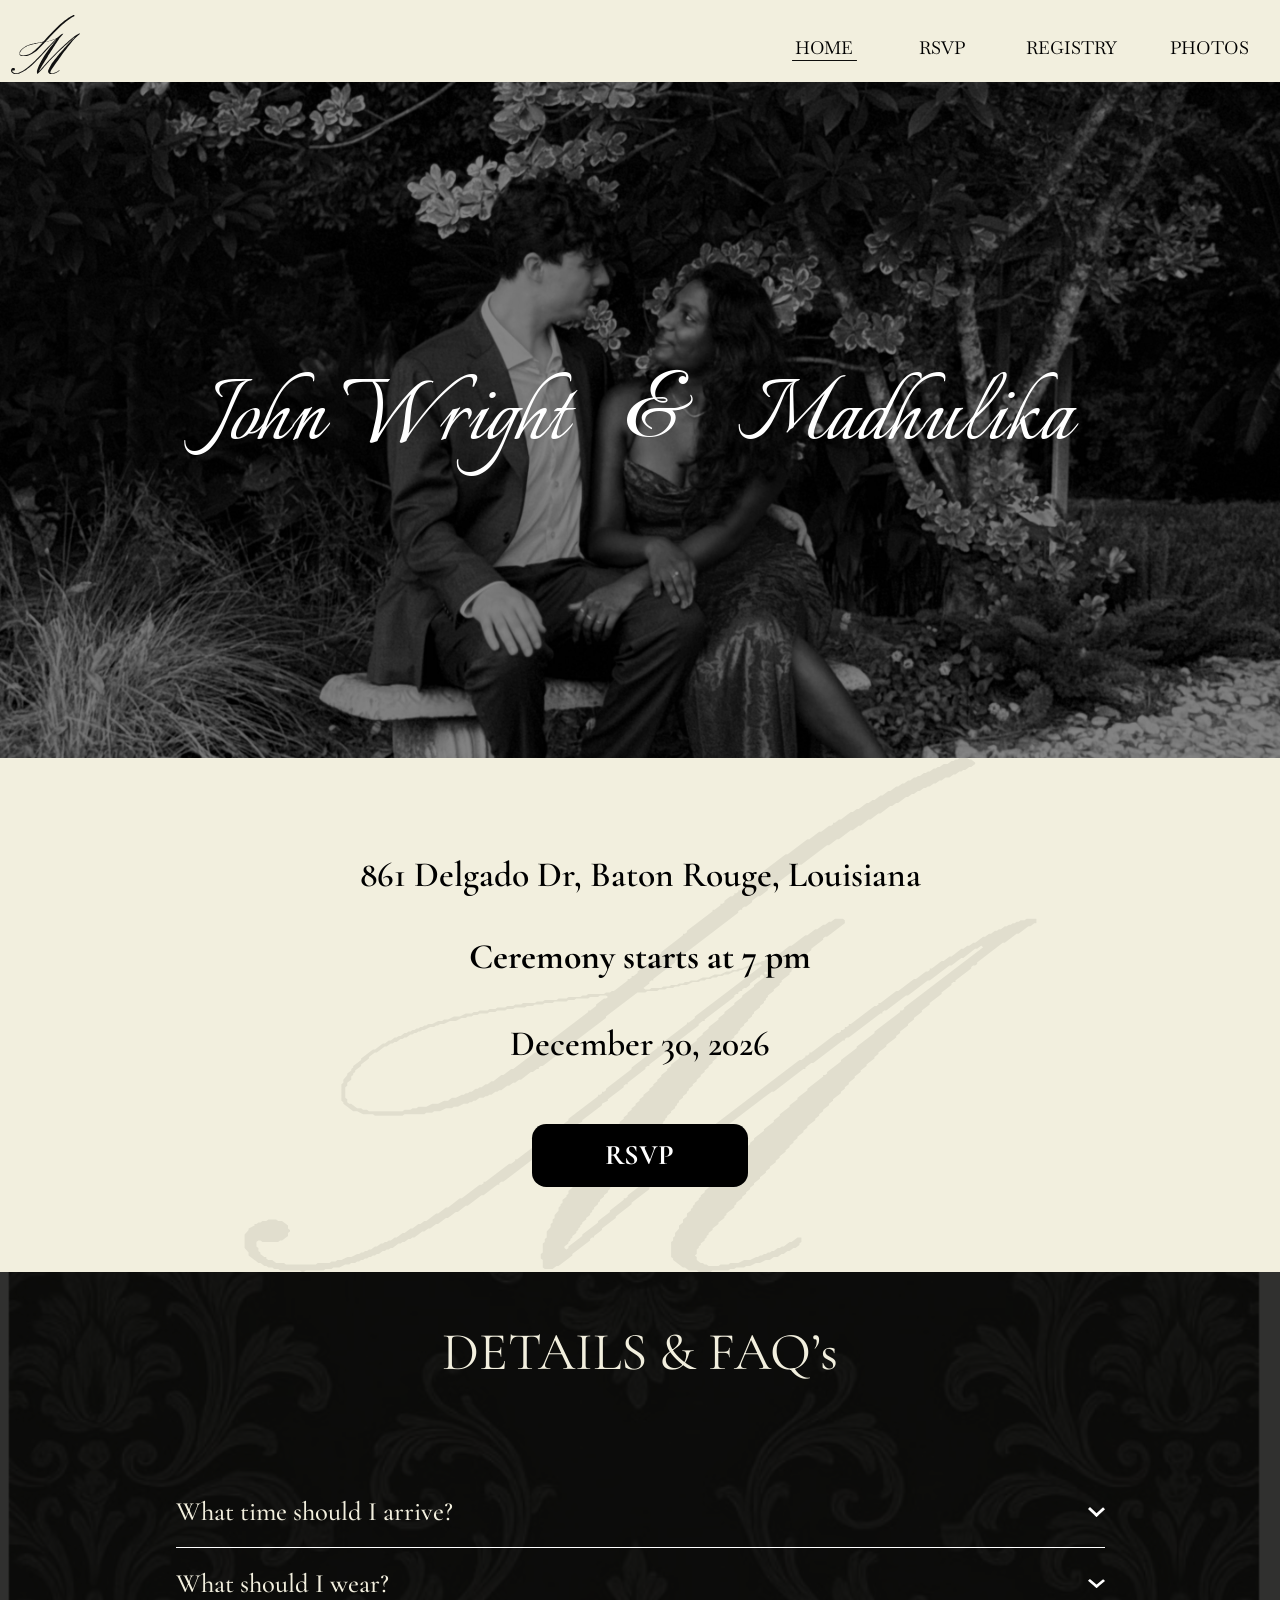
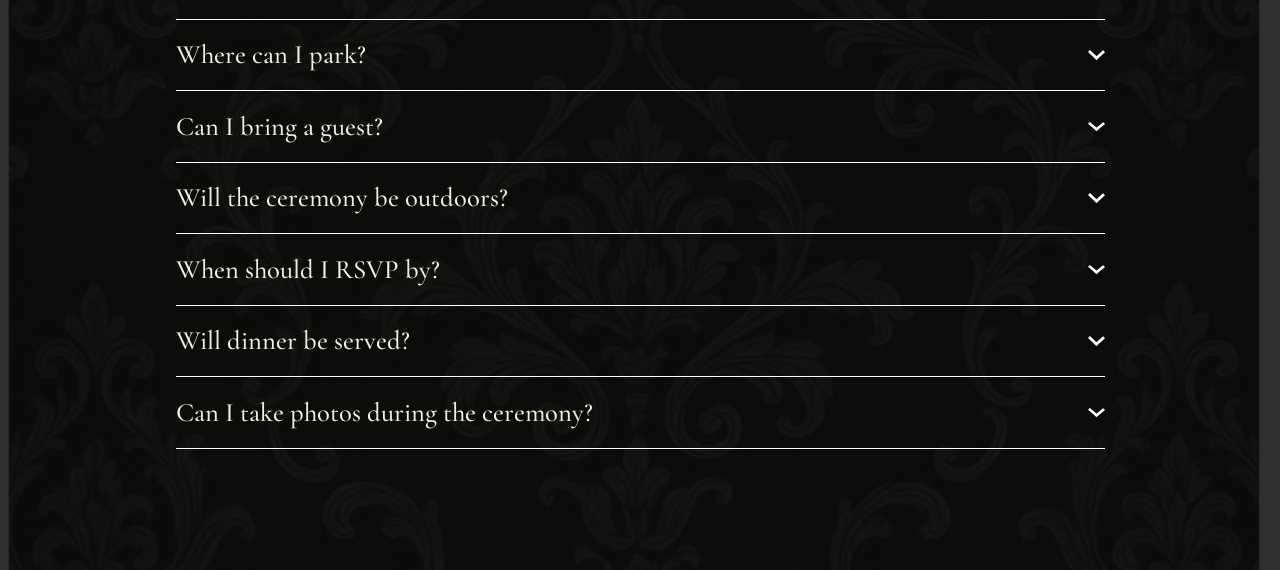
==== index.html @ 6e9d40c7 "Add the wedding site with a hamburger menu on phones. Co-authored-by: Cursor <cursoragent@cursor.com" ====
<!DOCTYPE html>
<html lang="en">
  <head>
    <meta charset="UTF-8" />
    <meta name="viewport" content="width=device-width, initial-scale=1" />
    <title>John Wright &amp; Madhulika</title>
    <link rel="preconnect" href="https://fonts.googleapis.com" />
    <link rel="preconnect" href="https://fonts.gstatic.com" crossorigin />
    <link
      href="https://fonts.googleapis.com/css2?family=Baskervville+SC&family=Cormorant+Garamond:wght@400;500;600;700&family=Great+Vibes&family=Italianno&display=swap"
      rel="stylesheet"
    />
    <link rel="stylesheet" href="styles.css" />
  </head>
  <body>
    <header class="site-header">
      <a class="logo-link" href="#top">
        <span class="logo">
          <img src="assets/logo.svg" alt="J and M monogram" width="414" height="354" />
        </span>
      </a>
      <button class="nav-toggle" type="button" aria-expanded="false" aria-controls="site-nav">
        <span class="sr-only">Menu</span>
        <span class="nav-toggle-icon" aria-hidden="true"></span>
      </button>
      <nav class="nav" id="site-nav" aria-label="Primary">
        <a class="nav-link is-active" href="#top" aria-current="page">
          HOME
          <img src="assets/nav-line.svg" alt="" width="73" height="1" />
        </a>
        <a class="nav-link" href="rsvp.html">
          RSVP
          <img src="assets/nav-line.svg" alt="" width="73" height="1" />
        </a>
        <a class="nav-link" href="registry.html">
          REGISTRY
          <img src="assets/nav-line.svg" alt="" width="73" height="1" />
        </a>
        <a class="nav-link" href="photos.html">
          PHOTOS
          <img src="assets/nav-line.svg" alt="" width="73" height="1" />
        </a>
      </nav>
    </header>

    <main id="top">
      <section class="hero" aria-label="John Wright and Madhulika">
        <div class="hero-photo">
          <img
            src="assets/hero.png"
            width="2880"
            height="2160"
            alt="John and Madhulika seated together in a garden"
          />
          <div class="hero-shade"></div>
        </div>
        <h1 class="names">
          <span class="name">John Wright</span>
          <span class="amp">&amp;</span>
          <span class="name">Madhulika</span>
        </h1>
      </section>

      <section class="details" aria-label="Wedding details">
        <img
          class="monogram"
          src="assets/monogram.svg"
          alt=""
          width="917"
          height="595"
        />
        <p class="place">861 Delgado Dr, Baton Rouge, Louisiana</p>
        <p class="time">Ceremony starts at 7 pm</p>
        <p class="date">December 30, 2026</p>
        <a class="rsvp-button" href="rsvp.html">RSVP</a>
      </section>

      <section class="faq" id="details" aria-labelledby="faq-title">
        <img class="faq-pattern" src="assets/pattern.png" alt="" />
        <div class="faq-inner">
          <h2 id="faq-title">DETAILS &amp; FAQ’s</h2>
          <div class="faq-list" id="faq-list"></div>
        </div>
      </section>
    </main>

    <script src="script.js?v=4"></script>
  </body>
</html>
---- styles.css ----
:root {
  --cream: #f2efde;
  --ink: #000000;
  --ivory: #f2efde;
  --name-size: clamp(1.15rem, 8.33cqi, 7.5rem);
  --detail-size: clamp(1.35rem, 2.78vw, 2.5rem);
  --faq-title-size: clamp(2rem, 4.17vw, 3.75rem);
}

* {
  box-sizing: border-box;
}

html {
  scroll-behavior: smooth;
}

body {
  margin: 0;
  background: var(--cream);
  color: var(--ink);
}

img {
  border: 0;
}

.site-header {
  position: relative;
  z-index: 5;
  width: min(1440px, 100%);
  min-height: clamp(4rem, 5.76vw, 5.2rem);
  margin: 0 auto;
  padding: clamp(0.6rem, 1.1vw, 1rem) clamp(1rem, 2.43vw, 2.2rem) 0.4rem clamp(0.6rem, 0.7vw, 0.65rem);
  display: flex;
  align-items: center;
  justify-content: space-between;
  gap: clamp(0.75rem, 2vw, 2rem);
  background: var(--cream);
}

.logo-link {
  display: block;
  line-height: 0;
  flex: none;
}

.logo {
  display: block;
  width: clamp(2.35rem, 5.6vw, 4.85rem);
}

.logo img {
  display: block;
  width: 100%;
  height: auto;
}

.nav {
  display: flex;
  align-items: flex-start;
  justify-content: flex-end;
  flex: none;
  flex-wrap: nowrap;
  gap: clamp(0.85rem, 4.1vw, 3.7rem);
  margin-top: clamp(0.15rem, 0.6vw, 0.45rem);
}

.nav-link {
  display: flex;
  flex-direction: column;
  align-items: center;
  gap: 1px;
  color: var(--ink);
  text-decoration: none;
  font-family: "Baskervville SC", "Palatino Linotype", Palatino, serif;
  font-size: clamp(0.75rem, 1.39vw, 1.25rem);
  font-weight: 400;
  line-height: normal;
  letter-spacing: 0;
  white-space: nowrap;
}

.nav-link img {
  width: 3.65em;
  height: 1px;
  display: block;
  transform: scaleX(0);
  transform-origin: center;
  transition: transform 0.45s ease;
}

.nav-link:hover img,
.nav-link:focus-visible img {
  transform: scaleX(1);
}

.nav-link.is-active img,
.nav-link.is-active:hover img,
.nav-link.is-active:focus-visible img {
  transform: scaleX(1);
  transition: none;
}

.nav-toggle {
  display: none;
  width: clamp(2.25rem, 6vw, 2.75rem);
  height: clamp(2.25rem, 6vw, 2.75rem);
  margin-left: auto;
  padding: 0;
  border: 0;
  background: transparent;
  cursor: pointer;
  align-items: center;
  justify-content: center;
}

.nav-toggle-icon,
.nav-toggle-icon::before,
.nav-toggle-icon::after {
  display: block;
  width: 1.35rem;
  height: 1px;
  background: var(--ink);
  position: relative;
}

.nav-toggle-icon::before,
.nav-toggle-icon::after {
  content: "";
  position: absolute;
  left: 0;
}

.nav-toggle-icon::before {
  top: -0.42rem;
}

.nav-toggle-icon::after {
  top: 0.42rem;
}

.nav-toggle[aria-expanded="true"] .nav-toggle-icon {
  background: transparent;
}

.nav-toggle[aria-expanded="true"] .nav-toggle-icon::before {
  top: 0;
  transform: rotate(45deg);
}

.nav-toggle[aria-expanded="true"] .nav-toggle-icon::after {
  top: 0;
  transform: rotate(-45deg);
}

.sr-only {
  position: absolute;
  width: 1px;
  height: 1px;
  padding: 0;
  margin: -1px;
  overflow: hidden;
  clip: rect(0, 0, 0, 0);
  white-space: nowrap;
  border: 0;
}

.hero {
  container-type: inline-size;
  position: relative;
  height: clamp(26rem, 52.85vw, 47.56rem);
  color: #fff;
}

.hero-photo {
  position: absolute;
  inset: 0;
  overflow: hidden;
}

.hero-photo img {
  position: absolute;
  inset: 0;
  width: 100%;
  height: 100%;
  object-fit: cover;
  object-position: center 46%;
}

.hero-shade {
  position: absolute;
  inset: 0;
  background: rgba(0, 0, 0, 0.48);
}

.names {
  position: relative;
  z-index: 1;
  height: 100%;
  margin: 0;
  padding: 0 4vw;
  display: flex;
  align-items: center;
  align-content: center;
  justify-content: center;
  flex-wrap: nowrap;
  column-gap: 0.55em;
  row-gap: 0;
  font-family: Italianno, "Segoe Script", cursive;
  font-size: clamp(1.15rem, 8.33vw, 7.5rem);
  font-size: clamp(1.15rem, 8.33cqi, 7.5rem);
  font-weight: 400;
  line-height: 1.05;
  font-style: normal;
  text-align: center;
}

.name {
  white-space: nowrap;
}

.amp {
  font-family: "Great Vibes", "Segoe Script", cursive;
  font-size: 0.833em;
  font-weight: 400;
  line-height: 1;
  position: relative;
  top: -0.08em;
}

.details {
  position: relative;
  overflow: hidden;
  text-align: center;
  font-size: var(--detail-size);
  padding: 2.7em 6vw 2.4em;
  background: var(--cream);
}

.monogram {
  position: absolute;
  left: 0;
  right: 0;
  top: 0;
  bottom: 0;
  width: min(917px, 92vw);
  height: auto;
  max-height: 100%;
  margin: auto;
  pointer-events: none;
  user-select: none;
}

.place,
.time,
.date {
  position: relative;
  z-index: 1;
  margin: 0 auto 1.1em;
  max-width: 18em;
  font-family: "Cormorant Garamond", Palatino, "Palatino Linotype", serif;
  font-size: 1em;
  line-height: 1.2;
  color: var(--ink);
}

.place,
.date {
  font-weight: 600;
}

.time {
  font-weight: 700;
  margin-bottom: 1.25em;
}

.date {
  margin-bottom: 0;
}

.rsvp-button {
  position: relative;
  z-index: 1;
  display: inline-flex;
  align-items: center;
  justify-content: center;
  width: 7.6em;
  height: 2.22em;
  margin-top: 2.03em;
  border-radius: 0.5em;
  background: #000;
  color: #fff;
  text-decoration: none;
  font-family: "Cormorant Garamond", Palatino, serif;
  font-size: clamp(1.25rem, 2.22vw, 2rem);
  font-weight: 700;
  line-height: 1;
}

.faq {
  position: relative;
  overflow: hidden;
  background: rgba(0, 0, 0, 0.95);
  color: var(--ivory);
}

.faq-pattern {
  position: absolute;
  inset: 0;
  width: 100%;
  height: 100%;
  object-fit: cover;
  opacity: 0.15;
  pointer-events: none;
}

.faq-inner {
  position: relative;
  z-index: 1;
  width: min(1440px, 100%);
  margin: 0 auto;
  padding: 0 clamp(1.25rem, 4vw, 2.5rem) clamp(4rem, 9.5vw, 8.56rem);
}

.faq h2 {
  margin: 0 auto 1.75em;
  padding-top: 0.93em;
  max-width: 12em;
  text-align: center;
  font-family: "Cormorant Garamond", Palatino, serif;
  font-size: var(--faq-title-size);
  font-weight: 400;
  line-height: 1.15;
  color: var(--ivory);
}

.faq-list {
  width: min(929px, 100%);
  margin: 0 auto;
}

.faq-item {
  border-bottom: 1px solid #fff;
}

.faq-question {
  width: 100%;
  display: flex;
  align-items: center;
  justify-content: space-between;
  gap: 1rem;
  padding: 0.7em 0;
  border: 0;
  background: transparent;
  color: var(--ivory);
  text-align: left;
  cursor: pointer;
  font-family: "Cormorant Garamond", Palatino, serif;
  font-size: clamp(1.15rem, 2.08vw, 1.875rem);
  font-weight: 500;
  line-height: 1.25;
}

.faq-question:focus-visible,
.nav-link:focus-visible,
.rsvp-button:focus-visible,
.logo-link:focus-visible,
.rsvp-input:focus-visible,
.step:focus-visible,
.rsvp-submit:focus-visible,
.registry-button:focus-visible,
.thanks-note a:focus-visible {
  outline: 2px solid currentColor;
  outline-offset: 4px;
}

.chevron {
  width: 0.63em;
  height: 0.36em;
  flex: none;
}

.faq-answer {
  display: none;
  max-width: 38em;
  margin: 0 0 0.75em;
  padding: 0;
  font-family: "Cormorant Garamond", Palatino, serif;
  font-size: clamp(1rem, 1.67vw, 1.5rem);
  font-weight: 400;
  line-height: 1.35;
  color: var(--ivory);
}

.faq-item.is-open .faq-question {
  padding-bottom: 0.2em;
}

.faq-item.is-open .faq-answer {
  display: block;
}

.site-header.is-compact .nav-toggle {
  display: inline-flex;
}

.site-header.is-compact .nav {
  display: none;
  position: absolute;
  top: 100%;
  right: 0;
  left: 0;
  z-index: 5;
  flex: none;
  flex-direction: column;
  align-items: flex-end;
  gap: 1rem;
  margin: 0;
  padding: 0.35rem 1.5rem 1.35rem;
  background: var(--cream);
}

.site-header.is-compact .nav.is-open {
  display: flex;
}

.site-header.is-compact .nav-link {
  font-size: clamp(1rem, 4.2vw, 1.25rem);
}

.page-rsvp,
.page-photos,
.page-registry {
  min-height: 100vh;
  background-color: #050505;
  background-image: url("assets/pattern.png");
  background-repeat: no-repeat;
  background-position: center top;
  background-size: cover;
}

.page-rsvp .site-header,
.page-photos .site-header,
.page-registry .site-header {
  width: 100%;
  z-index: 5;
}

.rsvp-main {
  padding: clamp(1.35rem, 3.5vw, 3.25rem) clamp(0.85rem, 3vw, 2rem) clamp(2rem, 5vw, 4rem);
}

.rsvp-card {
  width: min(980px, 100%);
  margin: 0 auto;
  padding: clamp(2rem, 4.5vw, 3.4rem) clamp(1.15rem, 5vw, 4.25rem) clamp(2.1rem, 4.5vw, 3.2rem);
  border-radius: clamp(1rem, 2vw, 1.6rem);
  background: var(--cream);
  color: var(--ink);
}

.rsvp-card h1 {
  margin: 0;
  text-align: center;
  font-family: "Cormorant Garamond", Palatino, "Palatino Linotype", serif;
  font-size: clamp(2.7rem, 4.6vw, 3.55rem);
  font-weight: 500;
  line-height: 1;
  letter-spacing: 0.045em;
}

.rsvp-lead {
  max-width: 40rem;
  margin: 1.15rem auto 0;
  text-align: center;
  font-family: "Cormorant Garamond", Palatino, "Palatino Linotype", serif;
  font-size: clamp(1.05rem, 1.5vw, 1.22rem);
  font-weight: 400;
  line-height: 1.45;
}

.rsvp-lead strong {
  font-weight: 700;
}

.rsvp-form {
  width: min(34rem, 100%);
  margin: clamp(1.6rem, 3vw, 2.15rem) auto 0;
}

.rsvp-field {
  margin: 0 0 1.25rem;
  padding: 0;
  border: 0;
  min-inline-size: 0;
}

.rsvp-field label,
.rsvp-field legend {
  display: block;
  padding: 0;
  margin: 0 0 0.4rem;
  font-family: "Cormorant Garamond", Palatino, "Palatino Linotype", serif;
  font-size: clamp(1.12rem, 1.65vw, 1.32rem);
  font-weight: 500;
  line-height: 1.3;
}

.rsvp-input {
  display: block;
  width: 100%;
  height: 2.55rem;
  margin: 0;
  padding: 0 1.05rem;
  border: 1px solid #111;
  border-radius: 999px;
  background: transparent;
  color: var(--ink);
  font-family: "Cormorant Garamond", Palatino, "Palatino Linotype", serif;
  font-size: 1.15rem;
}

.choice {
  position: relative;
  display: flex;
  align-items: center;
  gap: 0.7rem;
  width: fit-content;
  margin: 0.28rem 0;
  cursor: pointer;
  font-family: "Cormorant Garamond", Palatino, "Palatino Linotype", serif;
  font-size: clamp(1.12rem, 1.65vw, 1.32rem);
  font-weight: 400;
  line-height: 1.3;
}

.choice input {
  position: absolute;
  opacity: 0;
  width: 1px;
  height: 1px;
}

.diamond {
  position: relative;
  display: inline-block;
  width: 0.68rem;
  height: 0.68rem;
  flex: none;
  border: 1px solid #111;
  transform: rotate(45deg);
}

.choice input:checked + .diamond::after {
  content: "";
  position: absolute;
  inset: 2px;
  background: #111;
}

.choice input:focus-visible + .diamond {
  outline: 2px solid currentColor;
  outline-offset: 4px;
}

.guest-hint {
  margin: -0.1rem 0 0;
  font-family: "Cormorant Garamond", Palatino, "Palatino Linotype", serif;
  font-size: clamp(0.78rem, 1.05vw, 0.92rem);
  font-style: italic;
  font-weight: 400;
  line-height: 1.35;
}

.stepper {
  display: flex;
  align-items: center;
  gap: 0.7rem;
  margin-top: 0.7rem;
}

.step {
  display: inline-flex;
  align-items: center;
  justify-content: center;
  width: 1.75rem;
  height: 2.25rem;
  padding: 0;
  border: 0;
  background: transparent;
  color: var(--ink);
  cursor: pointer;
  font-family: "Cormorant Garamond", Palatino, "Palatino Linotype", serif;
  font-size: 1.55rem;
  line-height: 1;
}

.guest-count {
  width: 4.35rem;
  height: 2.15rem;
  padding: 0 0.4rem;
  text-align: center;
  font-size: 1.15rem;
}

.guest-count::-webkit-outer-spin-button,
.guest-count::-webkit-inner-spin-button {
  -webkit-appearance: none;
  margin: 0;
}

.guest-field.is-disabled {
  opacity: 0.4;
}

.field-error,
.form-status {
  margin: 0.4rem 0 0;
  font-family: "Cormorant Garamond", Palatino, "Palatino Linotype", serif;
  font-size: 1rem;
  font-style: italic;
  line-height: 1.3;
  color: #6e2424;
}

.field-error:empty,
.form-status:empty {
  display: none;
}

.form-status {
  text-align: center;
}

.rsvp-submit {
  display: flex;
  align-items: center;
  justify-content: center;
  width: min(16.75rem, 100%);
  height: 2.7rem;
  margin: 1.65rem auto 0;
  padding: 0 1.5rem;
  border: 0;
  border-radius: 999px;
  background: #000;
  color: #fff;
  cursor: pointer;
  font-family: "Cormorant Garamond", Palatino, "Palatino Linotype", serif;
  font-size: 1.02rem;
  font-weight: 600;
  letter-spacing: 0.16em;
  line-height: 1;
}

.rsvp-submit:hover {
  background: #1a1a1a;
}

.rsvp-submit:disabled {
  cursor: wait;
  opacity: 0.65;
}

.rsvp-thanks {
  width: min(36rem, 100%);
  margin: 1.25rem auto 0.85rem;
  text-align: center;
}

.rsvp-thanks a {
  display: inline-block;
  margin-top: 0.55rem;
  color: inherit;
}

.thanks-script {
  margin: 0.1rem 0 0.15rem;
  font-family: Italianno, "Segoe Script", cursive;
  font-size: clamp(4.4rem, 8vw, 6.25rem);
  font-weight: 400;
  line-height: 1.05;
  font-style: normal;
  color: var(--ink);
}

.thanks-detail {
  margin: 0.15rem 0 0;
  font-family: "Cormorant Garamond", Palatino, "Palatino Linotype", serif;
  font-size: clamp(1.3rem, 2.1vw, 1.65rem);
  font-weight: 500;
  line-height: 1.35;
}

.thanks-note {
  max-width: 28rem;
  margin: 0.45rem auto 0;
  font-family: "Cormorant Garamond", Palatino, "Palatino Linotype", serif;
  font-size: clamp(1.05rem, 1.55vw, 1.22rem);
  font-weight: 400;
  line-height: 1.45;
}

.thanks-note a {
  color: inherit;
}

.rsvp-hp {
  position: absolute;
  left: -10000px;
  width: 1px;
  height: 1px;
  overflow: hidden;
}

.photos-card {
  width: min(1080px, 100%);
}

.photos-card .rsvp-lead {
  max-width: 32rem;
}

.photo-add {
  display: flex;
  justify-content: center;
  margin-top: 1.2rem;
}

.photo-add-button {
  position: relative;
  display: inline-flex;
  align-items: center;
  justify-content: center;
  min-height: 2.35rem;
  padding: 0.55rem 1.35rem;
  border-radius: 999px;
  background: #000;
  color: #fff;
  cursor: pointer;
  font-family: "Cormorant Garamond", Palatino, "Palatino Linotype", serif;
  font-size: 0.92rem;
  font-weight: 600;
  letter-spacing: 0.14em;
  line-height: 1;
}

.photo-add-button:hover {
  background: #1a1a1a;
}

.photo-add-button input {
  position: absolute;
  width: 1px;
  height: 1px;
  padding: 0;
  margin: -1px;
  overflow: hidden;
  clip: rect(0, 0, 0, 0);
  white-space: nowrap;
  border: 0;
}

.photo-add-button:focus-within {
  outline: 2px solid #111;
  outline-offset: 4px;
}

.photo-add-button.is-busy {
  opacity: 0.65;
  cursor: wait;
}

.photo-status,
.photo-empty {
  margin: 0.85rem auto 0;
  text-align: center;
  font-family: "Cormorant Garamond", Palatino, "Palatino Linotype", serif;
  font-size: clamp(1rem, 1.35vw, 1.12rem);
  font-style: italic;
  font-weight: 400;
  line-height: 1.4;
}

.photo-status:empty {
  display: none;
}

.photo-status.is-error {
  color: #6e2424;
}

.photo-empty {
  max-width: 24rem;
  margin-top: 1.55rem;
  padding-top: 1.55rem;
  border-top: 1px solid rgba(17, 17, 17, 0.16);
}

.photo-grid {
  display: grid;
  grid-template-columns: repeat(3, 1fr);
  gap: 0.55rem;
  margin-top: 1.55rem;
  padding-top: 1.55rem;
  border-top: 1px solid rgba(17, 17, 17, 0.16);
}

.photo-grid[hidden] {
  display: none;
}

.shot {
  margin: 0;
  overflow: hidden;
  border-radius: 0.35rem;
  background: #e7e2d2;
}

.shot-open {
  display: block;
  width: 100%;
  padding: 0;
  border: 0;
  background: transparent;
  cursor: pointer;
}

.shot img,
.shot-open img {
  display: block;
  width: 100%;
  aspect-ratio: 4 / 5;
  object-fit: cover;
}

.shot-remove {
  display: block;
  width: 100%;
  padding: 0.5rem 0.4rem 0.6rem;
  border: 0;
  border-top: 1px solid rgba(17, 17, 17, 0.16);
  background: var(--cream);
  color: var(--ink);
  cursor: pointer;
  font-family: "Cormorant Garamond", Palatino, "Palatino Linotype", serif;
  font-size: 0.92rem;
  font-weight: 600;
  letter-spacing: 0.12em;
  line-height: 1;
}

.shot-remove:hover {
  background: #e7e2d0;
}

.photo-view {
  width: min(52rem, calc(100vw - 2rem));
  padding: 0;
  border: 0;
  background: transparent;
  overflow: visible;
}

.photo-view::backdrop {
  background: rgba(5, 5, 5, 0.88);
}

.photo-view img {
  display: block;
  width: 100%;
  max-height: 78vh;
  object-fit: contain;
  border-radius: 0.4rem;
  background: #111;
}

.photo-view-actions {
  display: flex;
  justify-content: center;
  flex-wrap: wrap;
  gap: 0.75rem;
  margin-top: 0.9rem;
}

.photo-save,
.photo-view-close {
  display: inline-flex;
  align-items: center;
  justify-content: center;
  min-height: 2.35rem;
  padding: 0.55rem 1.25rem;
  border-radius: 999px;
  cursor: pointer;
  font-family: "Cormorant Garamond", Palatino, "Palatino Linotype", serif;
  font-size: 0.92rem;
  font-weight: 600;
  letter-spacing: 0.14em;
  line-height: 1;
}

.photo-save {
  border: 0;
  background: #fff;
  color: #111;
}

.photo-view-close {
  border: 1px solid #fff;
  background: transparent;
  color: #fff;
}

.shot-open:focus-visible,
.shot-remove:focus-visible,
.photo-save:focus-visible,
.photo-view-close:focus-visible {
  outline: 2px solid currentColor;
  outline-offset: 4px;
}

.registry-button {
  display: flex;
  align-items: center;
  justify-content: center;
  width: min(22rem, 100%);
  min-height: 2.7rem;
  margin: clamp(1.5rem, 3vw, 1.85rem) auto 0;
  padding: 0.75rem 1.5rem;
  border-radius: 999px;
  background: #000;
  color: #fff;
  text-align: center;
  text-decoration: none;
  font-family: "Cormorant Garamond", Palatino, "Palatino Linotype", serif;
  font-size: 1.02rem;
  font-weight: 600;
  letter-spacing: 0.14em;
  line-height: 1.2;
}

.registry-button:hover {
  background: #1a1a1a;
}

.registry-note {
  margin: 0.9rem 0 0;
  text-align: center;
  font-family: "Cormorant Garamond", Palatino, "Palatino Linotype", serif;
  font-size: clamp(0.95rem, 1.3vw, 1.05rem);
  font-style: italic;
  line-height: 1.4;
}

@media (max-width: 520px) {
  .registry-button {
    letter-spacing: 0.08em;
  }
}

@media (max-width: 800px) {
  .photo-grid {
    grid-template-columns: 1fr 1fr;
  }

  .site-header .nav-toggle {
    display: inline-flex;
  }

  .site-header .nav {
    display: none;
    position: absolute;
    top: 100%;
    right: 0;
    left: 0;
    z-index: 5;
    flex: none;
    flex-direction: column;
    align-items: flex-end;
    gap: 1rem;
    margin: 0;
    padding: 0.35rem 1.5rem 1.35rem;
    background: var(--cream);
  }

  .site-header .nav.is-open {
    display: flex;
  }

  .site-header .nav-link {
    font-size: clamp(1rem, 4.2vw, 1.25rem);
  }
}
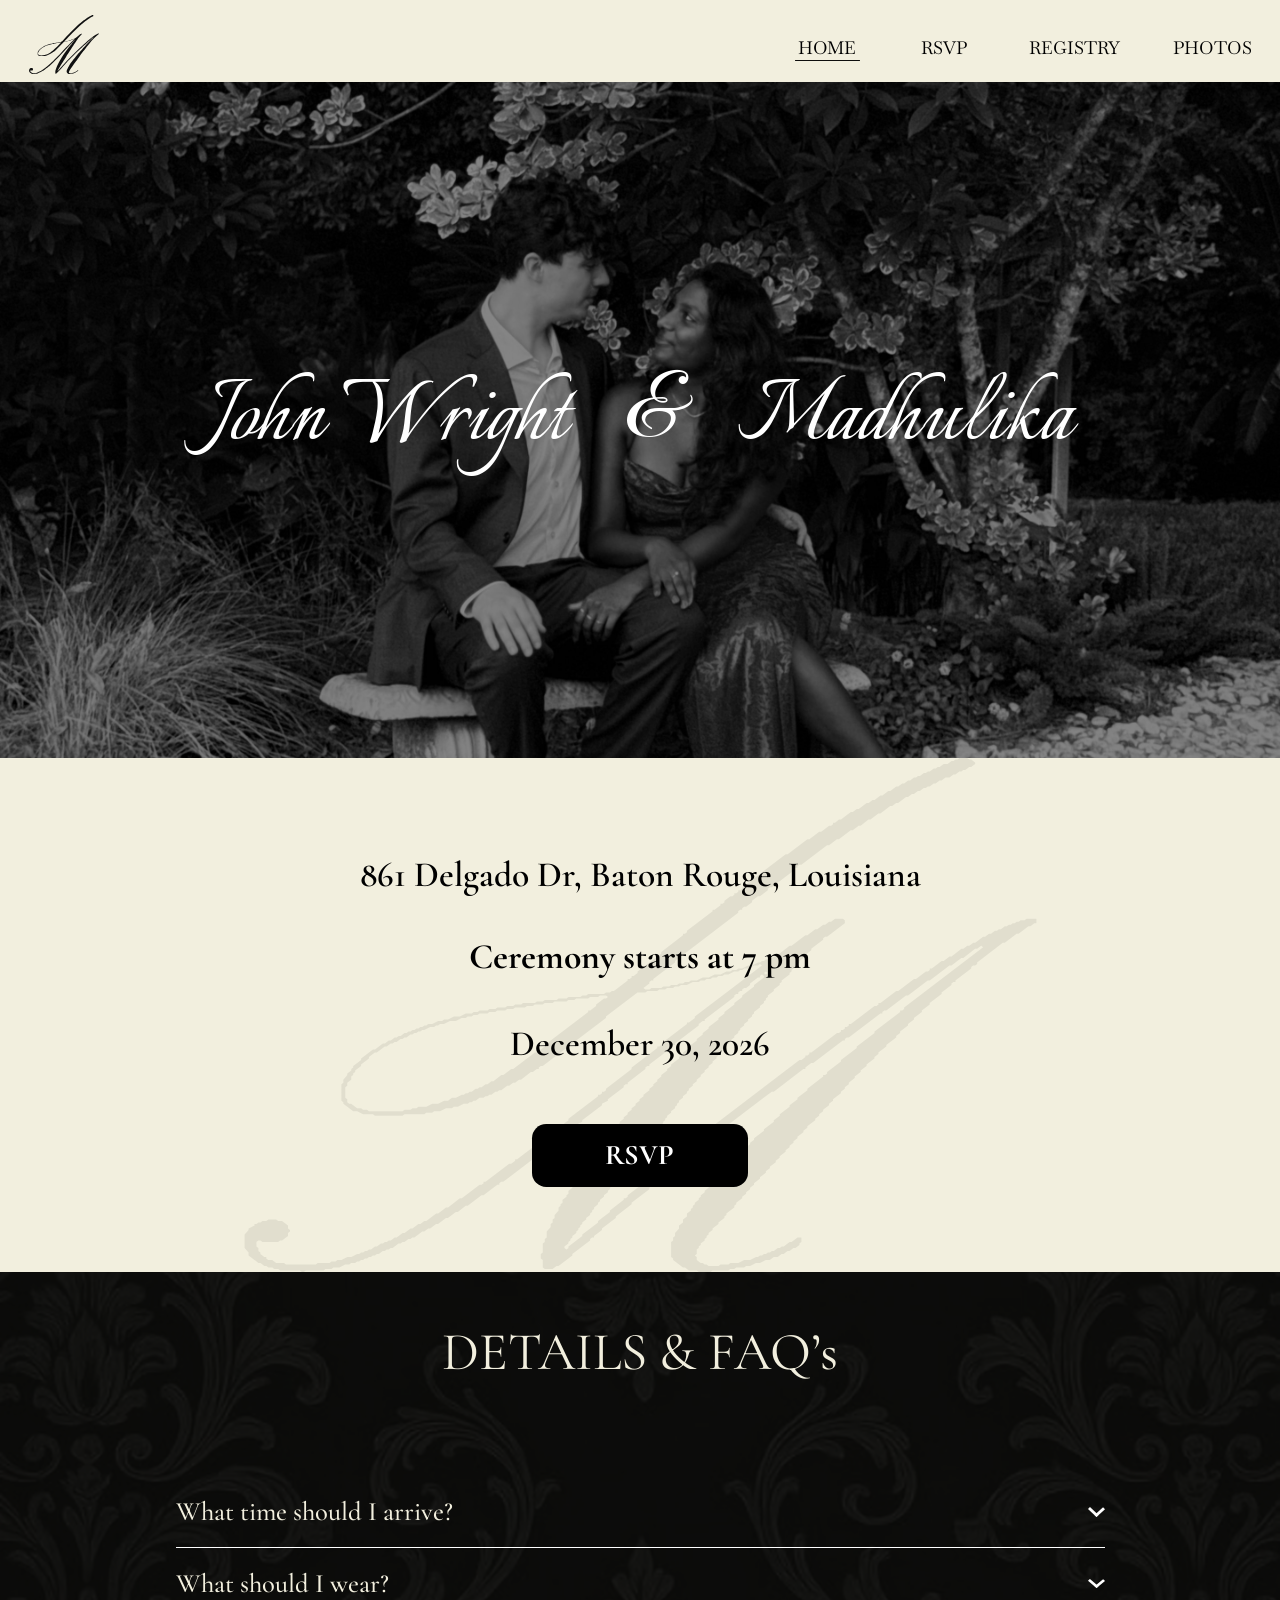
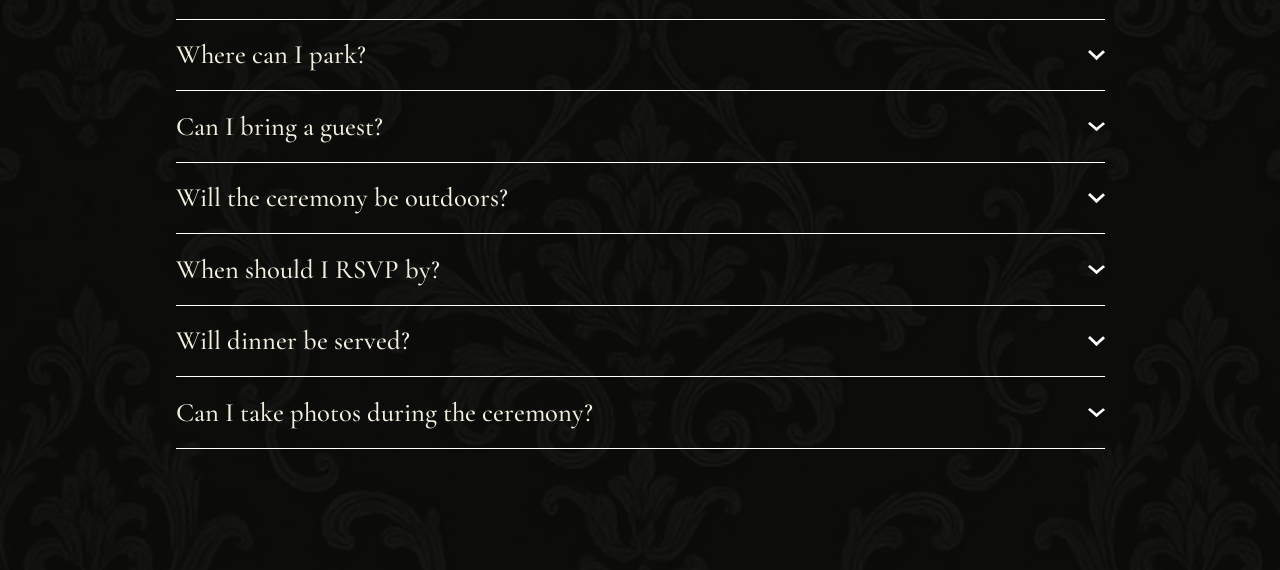
==== commit e39d4874: "Keep the header at the screen edges and sharpen the damask background. Co-authored-by: Cursor <curso" ====
--- a/index.html
+++ b/index.html
@@ -76,7 +76,7 @@
       </section>
 
       <section class="faq" id="details" aria-labelledby="faq-title">
-        <img class="faq-pattern" src="assets/pattern.png" alt="" />
+        <img class="faq-pattern" src="assets/pattern.webp" alt="" />
         <div class="faq-inner">
           <h2 id="faq-title">DETAILS &amp; FAQ’s</h2>
           <div class="faq-list" id="faq-list"></div>
--- a/styles.css
+++ b/styles.css
@@ -28,10 +28,10 @@
 .site-header {
   position: relative;
   z-index: 5;
-  width: min(1440px, 100%);
+  width: 100%;
   min-height: clamp(4rem, 5.76vw, 5.2rem);
-  margin: 0 auto;
-  padding: clamp(0.6rem, 1.1vw, 1rem) clamp(1rem, 2.43vw, 2.2rem) 0.4rem clamp(0.6rem, 0.7vw, 0.65rem);
+  margin: 0;
+  padding: clamp(0.6rem, 1.1vw, 1rem) clamp(1.25rem, 2.2vw, 2.5rem) 0.4rem;
   display: flex;
   align-items: center;
   justify-content: space-between;
@@ -434,7 +434,7 @@
 .page-registry {
   min-height: 100vh;
   background-color: #050505;
-  background-image: url("assets/pattern.png");
+  background-image: url("assets/pattern.webp");
   background-repeat: no-repeat;
   background-position: center top;
   background-size: cover;
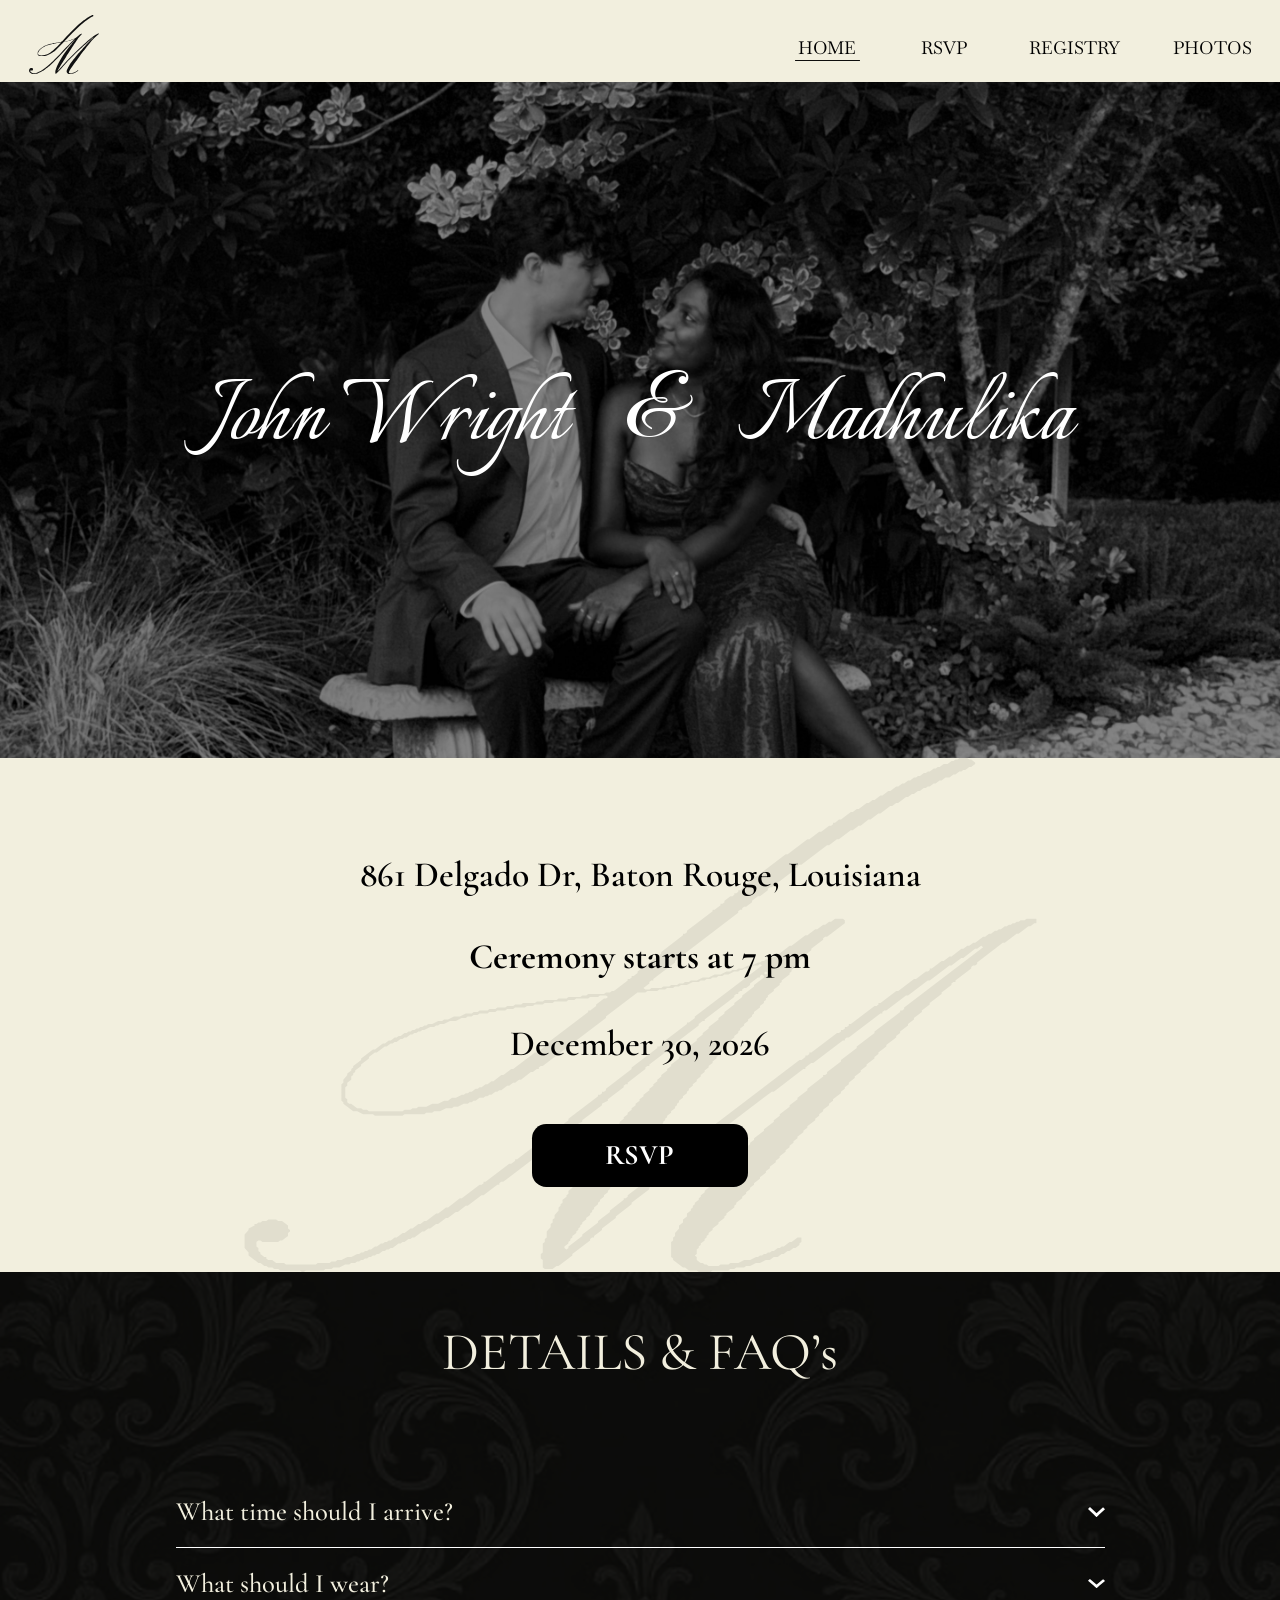
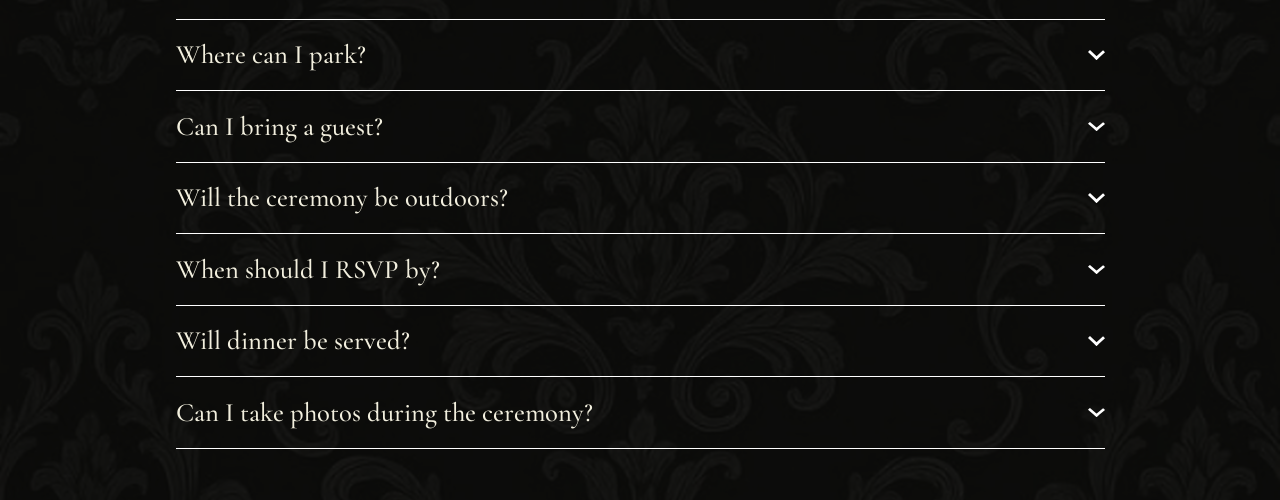
==== commit c1235ebc: "Point guests to The Knot registry and describe the reception on the homepage. Co-authored-by: Cursor" ====
--- a/index.html
+++ b/index.html
@@ -84,6 +84,6 @@
       </section>
     </main>
 
-    <script src="script.js?v=4"></script>
+    <script src="script.js?v=7"></script>
   </body>
 </html>
--- a/styles.css
+++ b/styles.css
@@ -320,7 +320,7 @@
   z-index: 1;
   width: min(1440px, 100%);
   margin: 0 auto;
-  padding: 0 clamp(1.25rem, 4vw, 2.5rem) clamp(4rem, 9.5vw, 8.56rem);
+  padding: 0 clamp(1.25rem, 4vw, 2.5rem) clamp(2.25rem, 4vw, 3.25rem);
 }
 
 .faq h2 {
@@ -432,12 +432,25 @@
 .page-rsvp,
 .page-photos,
 .page-registry {
+  position: relative;
+  z-index: 0;
   min-height: 100vh;
   background-color: #050505;
+}
+
+.page-rsvp::before,
+.page-photos::before,
+.page-registry::before {
+  content: "";
+  position: fixed;
+  inset: 0;
+  z-index: -1;
   background-image: url("assets/pattern.webp");
   background-repeat: no-repeat;
   background-position: center top;
   background-size: cover;
+  opacity: 0.15;
+  pointer-events: none;
 }
 
 .page-rsvp .site-header,
@@ -761,7 +774,14 @@
   border: 0;
 }
 
+a:focus:not(:focus-visible),
+button:focus:not(:focus-visible),
+input:focus:not(:focus-visible),
 .photo-add-button:focus-within {
+  outline: none;
+}
+
+.photo-add-button:has(:focus-visible) {
   outline: 2px solid #111;
   outline-offset: 4px;
 }
